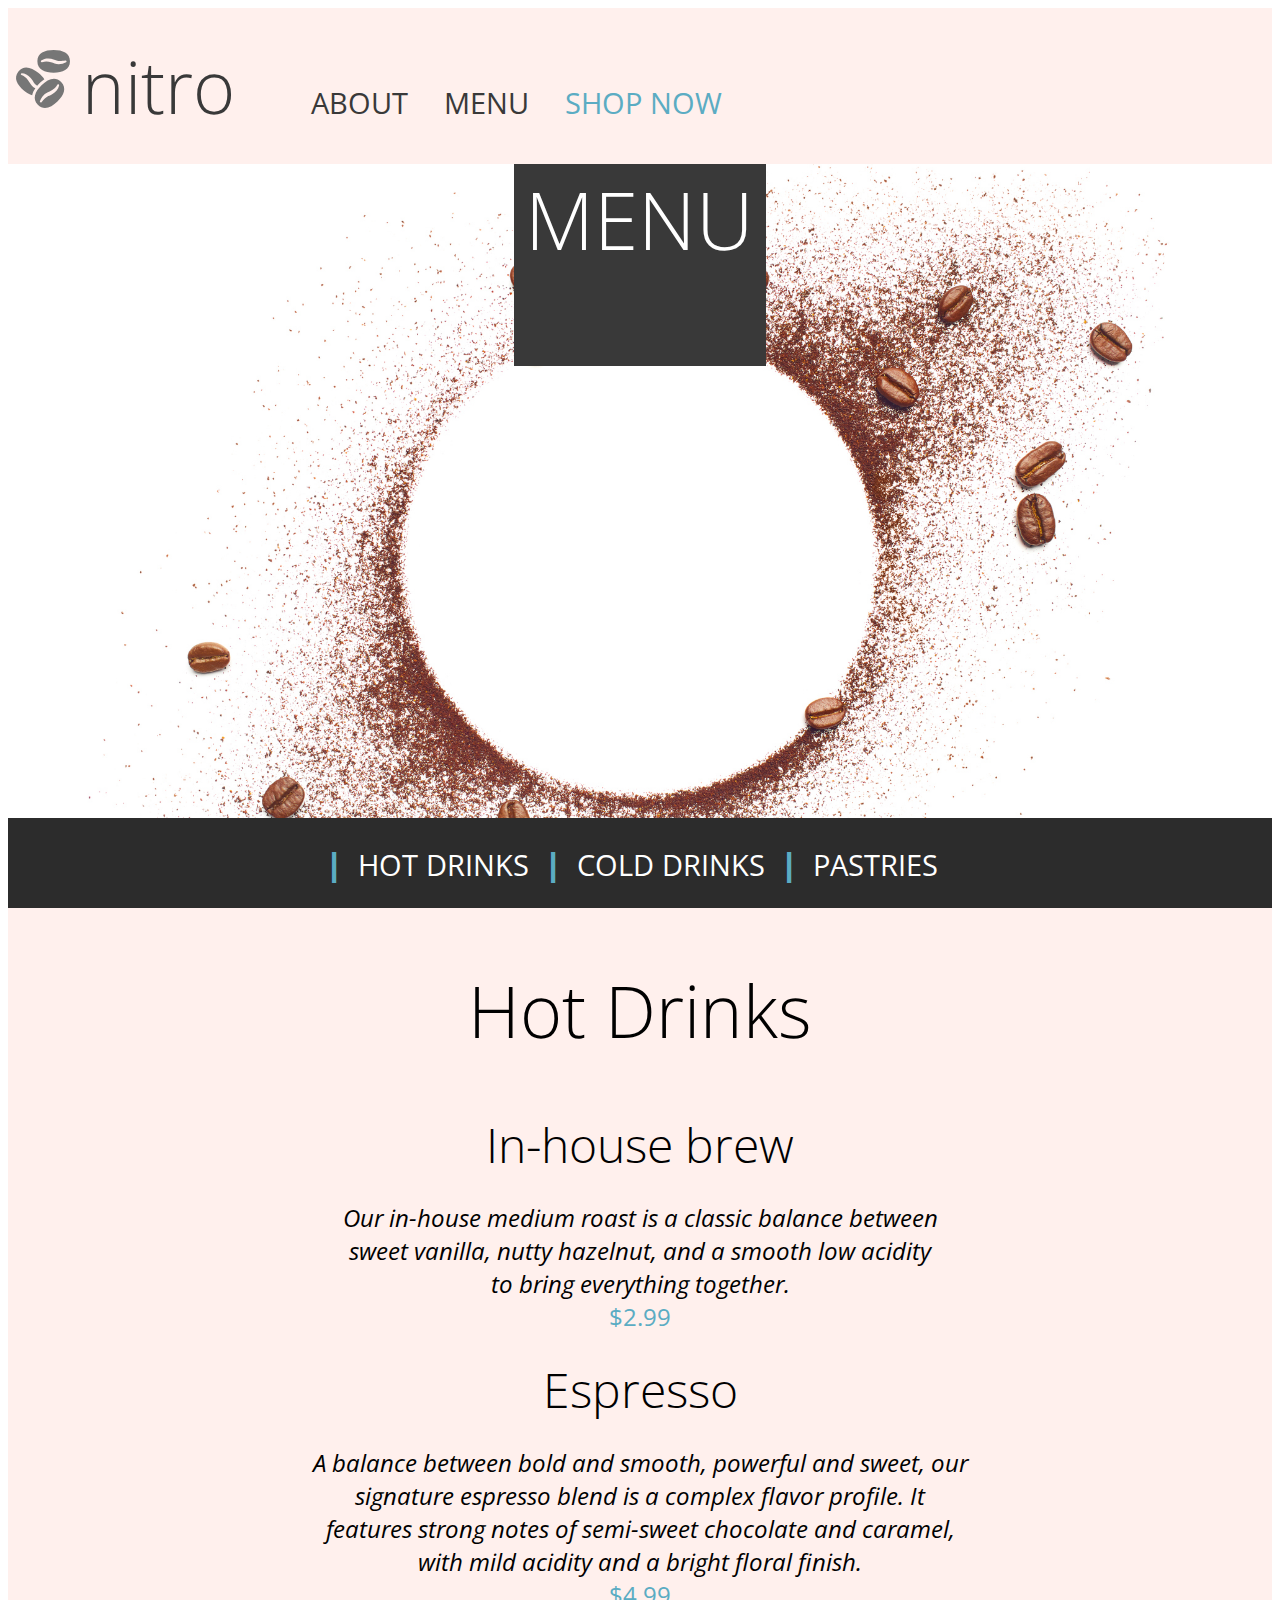
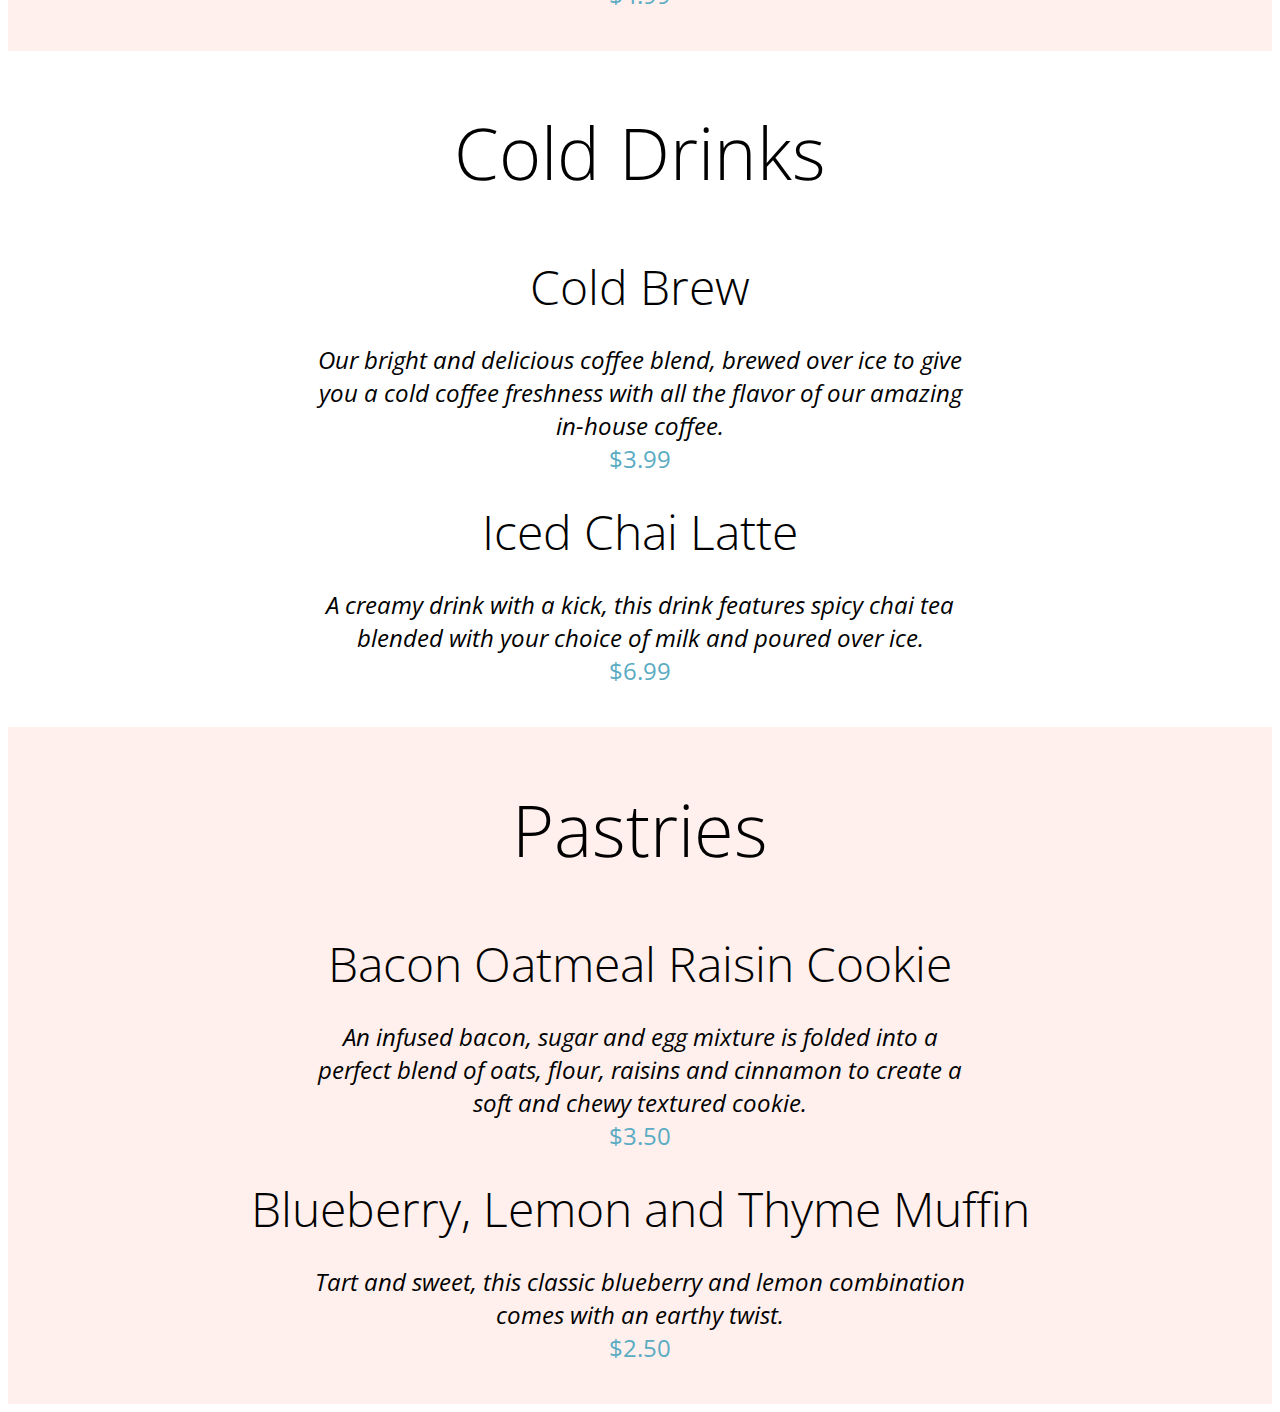
==== jacob-fattahi-coffeeshop/pages/menu.html @ 01855390 "first commit" ====
<!DOCTYPE html>
<html lang="en">
  <head>
    <meta charset="UTF-8" />
    <meta name="viewport" content="width=device-width, initial-scale=1.0" />
    <link
      href="https://fonts.googleapis.com/css2?family=Open+Sans:ital,wght@0,300;0,400;0,600;0,700;1,400&display=swap"
      rel="stylesheet"
    />
    <link rel="stylesheet" href="../css/menu.css" />
    <title>Coffee Shop - Home</title>
  </head>
  <body>
    <div class="top">
      <div class="upper-top">

        <nav class="nav-bar">
          <div class="nav-container">
            <a href="../index.html">
              <img src="../assets/logos/coffee-beans-logo-and-footer.svg"
              alt="cofee beans logo">
            </a>  
              <h1>nitro</h1>
            <ul class="nav-links">
              <li><a class="graphite-text" href="../index.html">ABOUT</a></li>
              <li><a class="graphite-text" href="../pages/menu.html">MENU</a></li>
              <li id="shop-now"><a href="./menu.html">SHOP NOW</a></li>
            </ul>
          </div>
        </nav>



        <div class="coffee-circle">
          <div class="black-rectangle">
            <div>
              <h1>MENU</h1>
            </div>
          </div>
        </div>
      </div>

      <div class="menu-bar">
        <p id="bar-paragraph">
          <span>|&nbsp;&nbsp;</span>HOT
          DRINKS<span>&nbsp;&nbsp;|&nbsp;&nbsp;</span>COLD
          DRINKS<span>&nbsp;&nbsp;|&nbsp;&nbsp;</span>PASTRIES&nbsp;&nbsp;
        </p>
      </div>
    </div>




    <div class="buttom">
        <section class="sec pink center">
            <h2 class="sec-h2">Hot Drinks</h2>
            <h3 class="sec-h3">In-house brew</h3>
            <p class="sec-p sec-italic">Our in-house medium roast is a classic 
              balance between<br> sweet vanilla, nutty hazelnut, and a smooth
               low acidity<br> to bring everything together.
               <br><span class="high-light-text">$2.99</span></p>
            
            <h3 class="sec-h3">Espresso</h3>
            <p class="sec-p sec-italic">A balance between bold and smooth, powerful
               and sweet, our<br> signature espresso blend is a complex flavor profile.
                It<br> features strong notes of semi-sweet chocolate and caramel,<br>
                 with mild acidity and a bright floral finish.<br><span class="high-light-text">$4.99</span></p>
        </section>
        <section class="sec white center">
            <h2 class="sec-h2">Cold Drinks</h2>
            <h3 class="sec-h3">Cold Brew</h3>
            <p class="sec-p sec-italic">Our bright and delicious coffee blend,
               brewed over ice to give<br> you a cold coffee freshness with all
                the flavor of our amazing<br> in-house coffee.<br>
                <span class="high-light-text">$3.99</span></p>
            <h3 class="sec-h3">Iced Chai Latte</h3>
            <p class="sec-p sec-italic">A creamy drink with a kick, this drink features
               spicy chai tea<br> blended with your choice of milk and poured over
                ice.<br><span class="high-light-text">$6.99</span></p>
        </section>
        <section class="sec pink center">
            <h2 class="sec-h2">Pastries</h2>
            <h3 class="sec-h3">Bacon Oatmeal Raisin Cookie</h3>
            <p class="sec-p sec-italic">An infused bacon, sugar and egg mixture is
               folded into a<br> perfect blend of oats, flour, raisins and cinnamon
                to create a<br> soft and chewy textured cookie.<br>
                <span class="high-light-text">$3.50</span></p>
            <h3 class="sec-h3">Blueberry, Lemon and Thyme Muffin</h3>
            <p class="sec-p sec-italic">Tart and sweet, this classic blueberry and
               lemon combination<br> comes with an earthy twist.<br>
               <span class="high-light-text">$2.50</span></p>
        </section>
    </div>
  </body>
</html>
---- jacob-fattahi-coffeeshop/css/menu.css ----
/* 
Ruleset for menumargin: auto;.html
 */

@import './global.css';




/* 
nav bar + pic + menu bar
*/
.top {
    height: 100%;
    background-color: #fff;}

/*
3 sec
 */
.buttom {
    height: auto;
}

/* 
Style for nav bar and menu bar section
*/
.upper-top {
    height: 90vh;
    background-color: #fff;
    
}



/* div withbig coffee circle picture */
.coffee-circle {
    background-image: url(../assets/images/coffee-circle.jpg);
    height: 100%;
    background-position: center;
    background-size: cover;
}

.black-rectangle {
    background-color: #393939;
    height: 25%;
    width: 20%;
    margin: 0 auto;
}

.black-rectangle h1 {
    color: #fff;
    text-align: center;
    font-size: 5rem;
    font-weight: 300;
    margin: auto;

}

/* HOT DRINKS | COLD DRINKS | PASTRIES */
.menu-bar {
    height: 10vh;
    background-color: rgb(44, 44, 44);
    display: flex;
    justify-content: center;
    align-items: center;
    
}

/* HOT DRINKS | COLD DRINKS | PASTRIES */
#bar-paragraph {
    color: white;
    text-align: center;
    font-size: 1.8rem;
    

}

/* HOT DRINKS | COLD DRINKS | PASTRIES */
#bar-paragraph span {
    color: #5BACC3;
    font-size: 2rem;
    font-weight: 900;
    font-style: bolder;
    position: inline-block;

}


.center {
    text-align: center;
}

#shop-now {
    color: #5BACC3;
}



.sec-h2 {
    font-size: 4.5rem;
    font-weight: 300;
    margin: auto;
    padding: 1.8rem;
}

.sec-h3 {
    font-size: 3rem;
    font-weight: 300;
    margin: 1.5rem;
}

.sec-p {
    font-size: 1.5rem;
    font-weight: 400;
    padding: auto;
    margin: 1rem;
}

.sec-italic {
    font-style: italic;
}


.sec {
    padding: 1.5rem;
}


.sec span {
    font-style: normal;
}
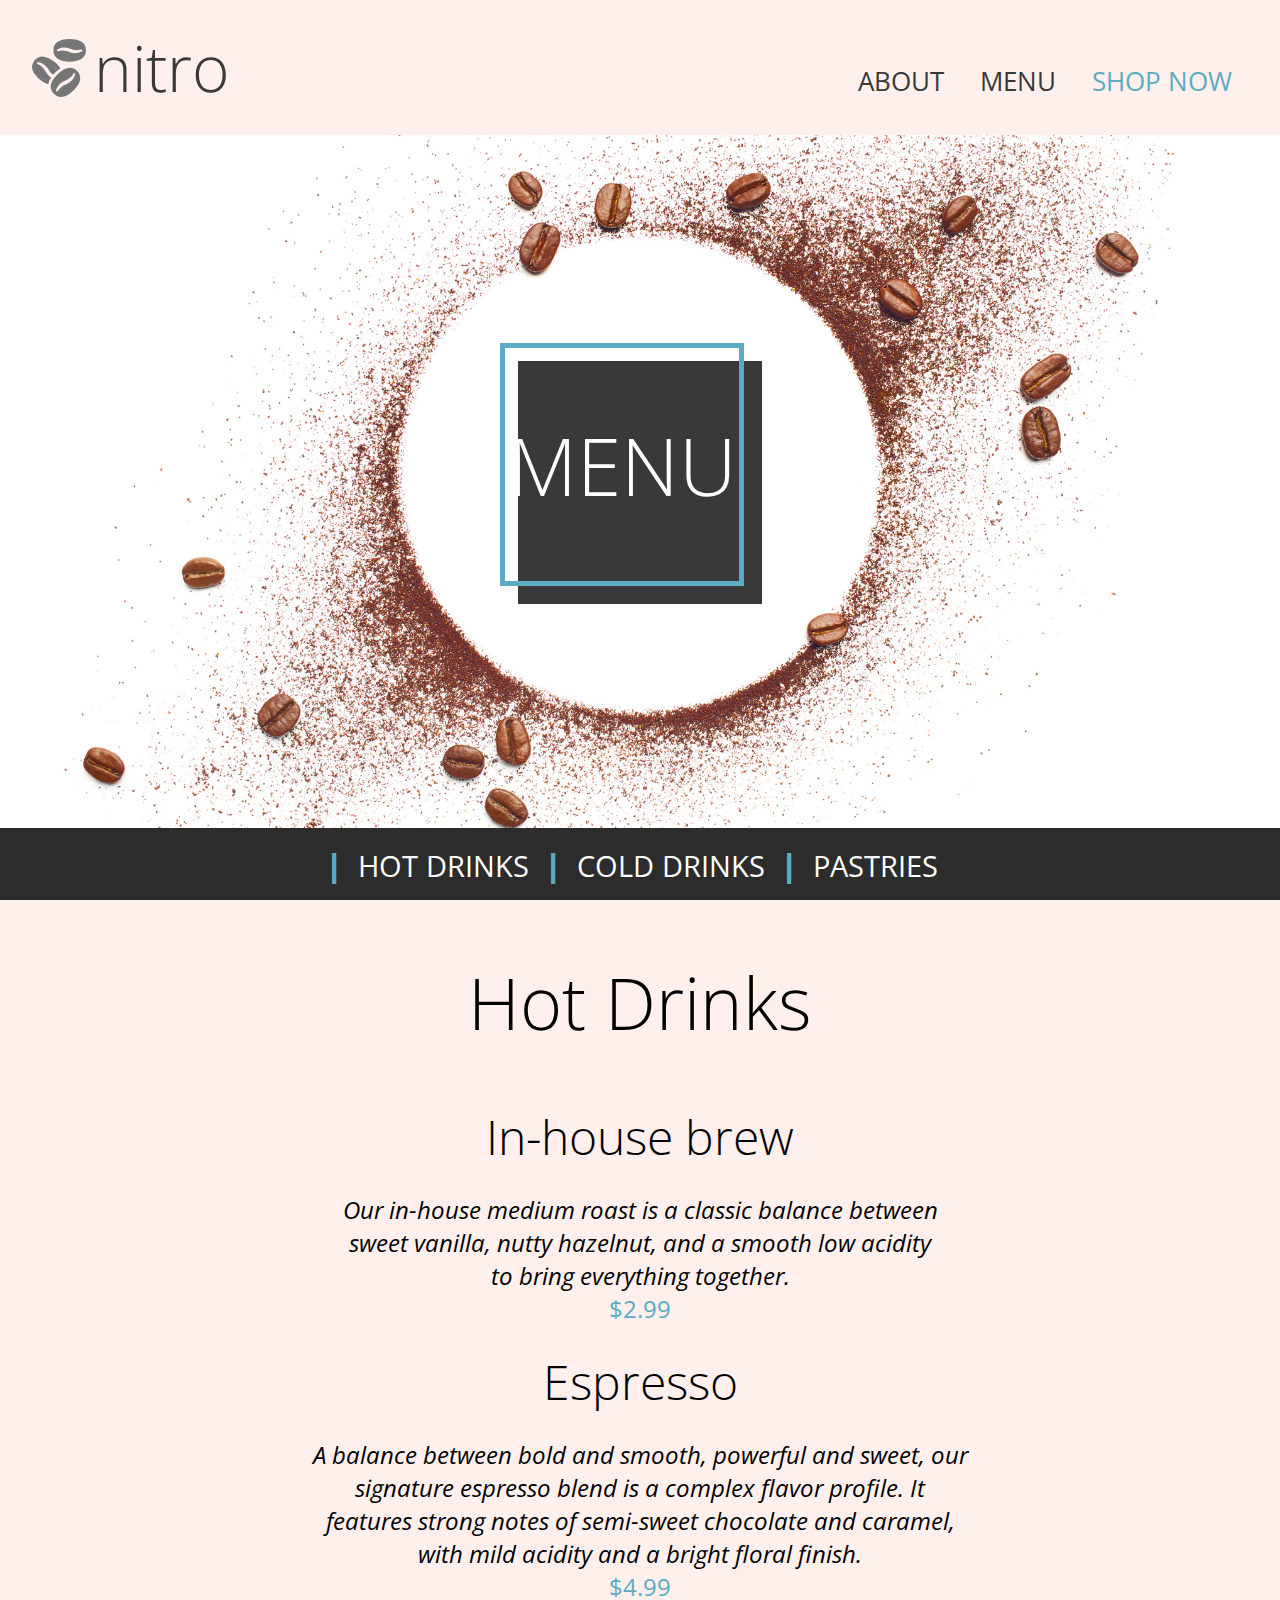
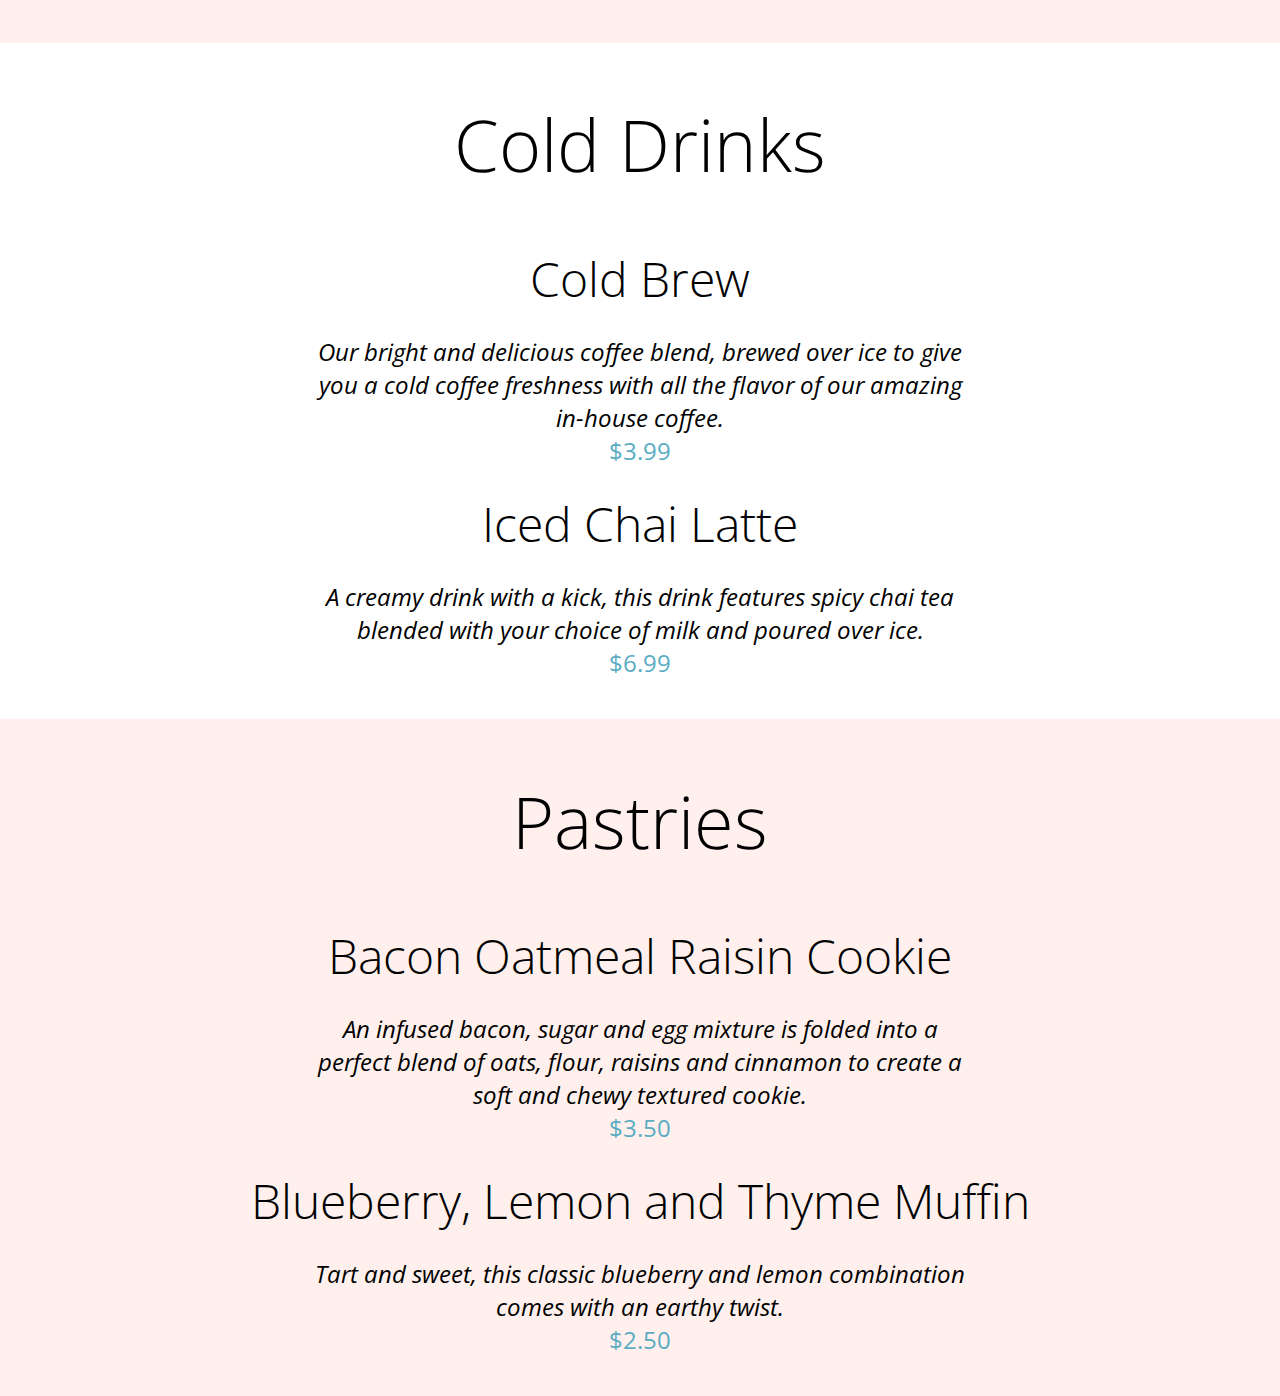
==== commit 3568ecb5: "till end of 16" ====
--- a/jacob-fattahi-coffeeshop/pages/menu.html
+++ b/jacob-fattahi-coffeeshop/pages/menu.html
@@ -7,7 +7,7 @@
       href="https://fonts.googleapis.com/css2?family=Open+Sans:ital,wght@0,300;0,400;0,600;0,700;1,400&display=swap"
       rel="stylesheet"
     />
-    <link rel="stylesheet" href="../css/menu.css" />
+    <link rel="stylesheet" href="../scss/menu.css" />
     <title>Coffee Shop - Home</title>
   </head>
   <body>
@@ -17,14 +17,16 @@
         <nav class="nav-bar">
           <div class="nav-container">
             <a href="../index.html">
-              <img src="../assets/logos/coffee-beans-logo-and-footer.svg"
-              alt="cofee beans logo">
+              <div class="nav-bar__logo">
+                <img class="nav-bar__img" src="../assets/logos/coffee-beans-logo-and-footer.svg"
+                alt="cofee beans logo">
+                <h1 class="nav-bar__h1">nitro</h1>
+              </div>
             </a>  
-              <h1>nitro</h1>
-            <ul class="nav-links">
-              <li><a class="graphite-text" href="../index.html">ABOUT</a></li>
-              <li><a class="graphite-text" href="../pages/menu.html">MENU</a></li>
-              <li id="shop-now"><a href="./menu.html">SHOP NOW</a></li>
+            <ul class="nav-bar__ul">
+              <li class="nav-bar__li"><a class="graphite-text" href="../index.html">ABOUT</a></li>
+              <li class="nav-bar__li"><a class="graphite-text" href="../pages/menu.html">MENU</a></li>
+              <li class="nav-bar__li high-light-text"><a href="./menu.html">SHOP NOW</a></li>
             </ul>
           </div>
         </nav>
@@ -33,8 +35,10 @@
 
         <div class="coffee-circle">
           <div class="black-rectangle">
-            <div>
-              <h1>MENU</h1>
+            <div class="blue-border cofee-circle__frame">
+              <div>
+                <h1>MENU</h1>
+              </div>
             </div>
           </div>
         </div>
@@ -42,9 +46,10 @@
 
       <div class="menu-bar">
         <p id="bar-paragraph">
-          <span>|&nbsp;&nbsp;</span>HOT
-          DRINKS<span>&nbsp;&nbsp;|&nbsp;&nbsp;</span>COLD
-          DRINKS<span>&nbsp;&nbsp;|&nbsp;&nbsp;</span>PASTRIES&nbsp;&nbsp;
+          <span>|&nbsp;&nbsp;</span><a href="#hot-drinks">HOT
+          DRINKS</a><span>&nbsp;&nbsp;|&nbsp;&nbsp;</span><a href="#cold-drinks">COLD
+          DRINKS</a><span>&nbsp;&nbsp;|&nbsp;&nbsp;</span><a href="#pastries
+            ">PASTRIES</a>&nbsp;&nbsp;
         </p>
       </div>
     </div>
@@ -53,7 +58,7 @@
 
 
     <div class="buttom">
-        <section class="sec pink center">
+        <section id="hot-drinks" class="sec pink center">
             <h2 class="sec-h2">Hot Drinks</h2>
             <h3 class="sec-h3">In-house brew</h3>
             <p class="sec-p sec-italic">Our in-house medium roast is a classic 
@@ -67,7 +72,7 @@
                 It<br> features strong notes of semi-sweet chocolate and caramel,<br>
                  with mild acidity and a bright floral finish.<br><span class="high-light-text">$4.99</span></p>
         </section>
-        <section class="sec white center">
+        <section id="cold-drinks" class="sec white center">
             <h2 class="sec-h2">Cold Drinks</h2>
             <h3 class="sec-h3">Cold Brew</h3>
             <p class="sec-p sec-italic">Our bright and delicious coffee blend,
@@ -79,7 +84,7 @@
                spicy chai tea<br> blended with your choice of milk and poured over
                 ice.<br><span class="high-light-text">$6.99</span></p>
         </section>
-        <section class="sec pink center">
+        <section id="pastries" class="sec pink center">
             <h2 class="sec-h2">Pastries</h2>
             <h3 class="sec-h3">Bacon Oatmeal Raisin Cookie</h3>
             <p class="sec-p sec-italic">An infused bacon, sugar and egg mixture is
--- a/jacob-fattahi-coffeeshop/scss/menu.css
+++ b/jacob-fattahi-coffeeshop/scss/menu.css
@@ -0,0 +1,233 @@
+/* 
+Ruleset for menumargin: auto;.html
+ */
+@import "./global.css";
+/*
+Global Style Ruleset 
+
+*/
+* {
+  box-sizing: border-box;
+  /* border: 1px solid red; */
+}
+
+body {
+  font-family: "Open Sans";
+  margin: 0;
+}
+
+a {
+  text-decoration: none;
+  color: inherit;
+}
+
+h1,
+h2,
+h3 {
+  margin-top: 0;
+  margin-bottom: 0;
+}
+
+/* 
+Style for nav bar in all pages
+*/
+.nav-container {
+  display: block;
+  width: 100%;
+  display: flex;
+  justify-content: space-between;
+  align-items: center;
+}
+
+.nav-bar {
+  background-color: #fff0ed;
+  text-decoration: none;
+  color: #393939;
+  /* nav bar logo */
+  /* "nitro" inside nav bar  */
+  /* nav bar options */
+}
+.nav-bar__img {
+  width: 70px;
+}
+.nav-bar__h1 {
+  color: #393939;
+  font-size: 4rem;
+  font-weight: 300;
+  display: inline-block;
+}
+.nav-bar__ul {
+  display: inline-block;
+  margin-right: 3rem;
+  margin-top: 2.7rem;
+}
+.nav-bar__li {
+  list-style-type: none;
+  display: inline-block;
+  font-size: 1.6rem;
+  font-weight: 400;
+  margin-left: 2rem;
+}
+.nav-bar__logo {
+  display: flex;
+  align-items: center;
+  margin: 1.5rem;
+}
+
+/* global back ground colors */
+.pink {
+  background-color: #fff0ed;
+}
+
+.white {
+  background-color: #fff;
+}
+
+/*nitro-blue text*/
+.high-light-text {
+  color: #5bacc3;
+}
+
+.graphite-text {
+  color: #393939;
+}
+
+.bld {
+  font-weight: 700;
+}
+
+.btn {
+  border: none;
+  font-size: 1.5rem;
+  font-weight: 300;
+  color: #fff;
+  background-color: #5bacc3;
+  margin: 1.8rem;
+}
+
+/* 
+nav bar + pic + menu bar
+*/
+.top {
+  height: 100%;
+  background-color: #fff;
+}
+
+/*
+3 sec
+ */
+.buttom {
+  height: auto;
+}
+
+/* 
+Style for nav bar and menu bar section
+*/
+.upper-top {
+  height: 92vh;
+  background-color: #fff;
+}
+
+/* div withbig coffee circle picture */
+.coffee-circle {
+  background-image: url(../assets/images/coffee-circle.jpg);
+  height: 84%;
+  background-position: center;
+  background-size: cover;
+  display: flex;
+  justify-content: center;
+  align-items: center;
+}
+.coffee-circle .cofee-circle__frame {
+  height: 100%;
+  width: 100%;
+  border: 5px solid #5bacc3;
+  position: relative;
+  left: -18px;
+  top: -18px;
+  display: flex;
+  justify-content: center;
+  align-items: center;
+}
+
+.black-rectangle {
+  background-color: #393939;
+  height: 35%;
+  width: 19%;
+  margin: 0 auto;
+  display: flex;
+  justify-content: center;
+  align-items: center;
+}
+
+.black-rectangle h1 {
+  color: #fff;
+  text-align: center;
+  font-size: 5rem;
+  font-weight: 300;
+  margin: auto;
+}
+
+/* HOT DRINKS | COLD DRINKS | PASTRIES */
+.menu-bar {
+  height: 8vh;
+  background-color: rgb(44, 44, 44);
+  display: flex;
+  justify-content: center;
+  align-items: center;
+}
+
+/* HOT DRINKS | COLD DRINKS | PASTRIES */
+#bar-paragraph {
+  color: white;
+  text-align: center;
+  font-size: 1.8rem;
+}
+
+/* HOT DRINKS | COLD DRINKS | PASTRIES */
+#bar-paragraph span {
+  color: #5bacc3;
+  font-size: 2rem;
+  font-weight: 900;
+  font-style: bolder;
+  position: inline-block;
+}
+
+.center {
+  text-align: center;
+}
+
+#shop-now {
+  color: #5bacc3;
+}
+
+.sec-h2 {
+  font-size: 4.5rem;
+  font-weight: 300;
+  margin: auto;
+  padding: 1.8rem;
+}
+
+.sec-h3 {
+  font-size: 3rem;
+  font-weight: 300;
+  margin: 1.5rem;
+}
+
+.sec-p {
+  font-size: 1.5rem;
+  font-weight: 400;
+  margin: 1rem;
+}
+
+.sec-italic {
+  font-style: italic;
+}
+
+.sec {
+  padding: 1.5rem;
+}
+
+.sec span {
+  font-style: normal;
+}/*# sourceMappingURL=menu.css.map */